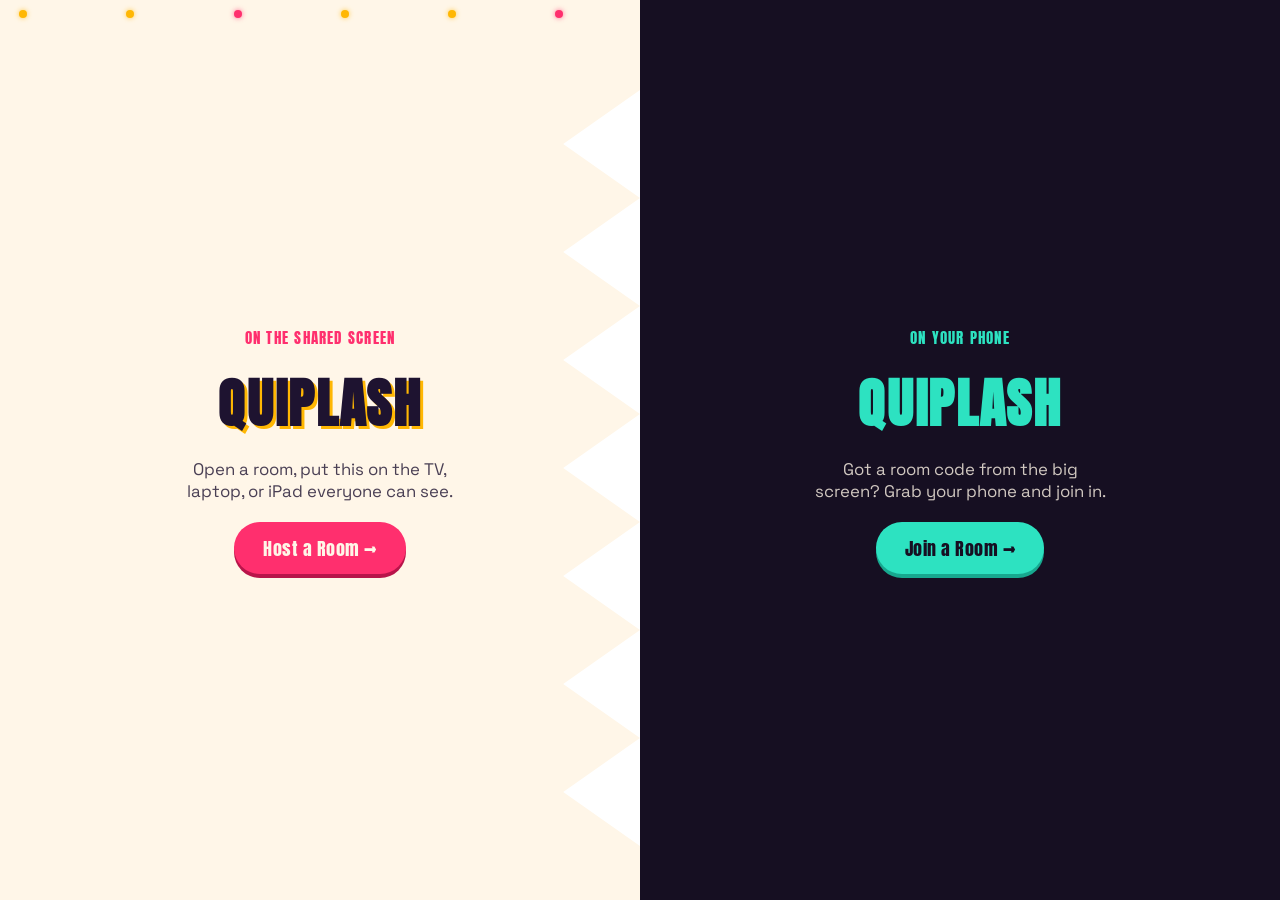
==== index.html @ bf2cad98 "Add single-entry landing page routing to host or player" ====
<!doctype html>
<html lang="en">
<head>
  <meta charset="UTF-8" />
  <meta name="viewport" content="width=device-width, initial-scale=1.0" />
  <title>Quiplash</title>
  <meta name="description" content="The comedy answer-battle party game. Host it on a shared screen, play from your phone." />
  <link rel="stylesheet" href="tokens.css" />
  <link rel="stylesheet" href="landing.css" />
</head>
<body>
  <main class="split" id="split">
    <a class="panel panel-host" href="host.html">
      <div class="marquee-border" aria-hidden="true">
        <span class="bulb"></span><span class="bulb"></span><span class="bulb"></span>
        <span class="bulb"></span><span class="bulb"></span><span class="bulb"></span>
      </div>
      <div class="panel-inner">
        <p class="eyebrow eyebrow-host">On the shared screen</p>
        <h1 class="wordmark wordmark-host">QUIPLASH</h1>
        <p class="tagline tagline-host">Open a room, put this on the TV, laptop, or iPad everyone can see.</p>
        <span class="cta cta-host">Host a Room &rarr;</span>
      </div>
    </a>

    <a class="panel panel-player" href="player.html">
      <div class="panel-inner">
        <p class="eyebrow eyebrow-player">On your phone</p>
        <h1 class="wordmark wordmark-player">quiplash</h1>
        <p class="tagline tagline-player">Got a room code from the big screen? Grab your phone and join in.</p>
        <span class="cta cta-player">Join a Room &rarr;</span>
      </div>
    </a>
  </main>

  <script type="module" src="js/landing.js"></script>
</body>
</html>
---- tokens.css ----
@import url("https://fonts.googleapis.com/css2?family=Anton&family=Space+Grotesk:wght@400;500;700&display=swap");

:root {
  --cream: #fff6e8;
  --ink: #1e1330;
  --pink: #ff2f6e;
  --gold: #ffb703;
  --teal: #2de2c1;
  --console: #160f22;

  --font-display: "Anton", sans-serif;
  --font-body: "Space Grotesk", -apple-system, BlinkMacSystemFont, "Segoe UI", Roboto, sans-serif;
}

* {
  box-sizing: border-box;
}

body {
  margin: 0;
  font-family: var(--font-body);
}

.visually-hidden {
  position: absolute;
  width: 1px;
  height: 1px;
  overflow: hidden;
  clip: rect(0, 0, 0, 0);
  white-space: nowrap;
}

@media (prefers-reduced-motion: reduce) {
  *, *::before, *::after {
    animation-duration: 0.01ms !important;
    animation-iteration-count: 1 !important;
    transition-duration: 0.01ms !important;
  }
}
---- landing.css ----
html, body {
  height: 100%;
}

body {
  overflow: hidden;
}

.split {
  display: flex;
  min-height: 100vh;
  min-height: 100dvh;
}

.panel {
  position: relative;
  flex: 1;
  display: flex;
  align-items: center;
  justify-content: center;
  padding: 3rem 2rem;
  text-decoration: none;
  color: inherit;
  overflow: hidden;
  transition: flex-grow 0.25s ease;
}

.panel:hover,
.panel:focus-visible {
  flex-grow: 1.12;
}

.panel:focus-visible {
  outline: 3px solid var(--gold);
  outline-offset: -6px;
}

.panel-inner {
  max-width: 30ch;
  text-align: center;
  display: flex;
  flex-direction: column;
  align-items: center;
  gap: 0.85rem;
}

/* --- Host panel: bright marquee stage --- */
.panel-host {
  background: var(--cream);
  color: var(--ink);
  clip-path: polygon(
    0 0, 100% 0,
    100% 10%, 88% 16%,
    100% 22%, 88% 28%,
    100% 34%, 88% 40%,
    100% 46%, 88% 52%,
    100% 58%, 88% 64%,
    100% 70%, 88% 76%,
    100% 82%, 88% 88%,
    100% 94%, 100% 100%,
    0 100%
  );
}

.marquee-border {
  position: absolute;
  top: 0.6rem;
  left: 1.2rem;
  right: 12%;
  display: flex;
  justify-content: space-between;
  pointer-events: none;
}

.bulb {
  width: 8px;
  height: 8px;
  border-radius: 50%;
  background: var(--gold);
  box-shadow: 0 0 5px rgba(255, 183, 3, 0.7);
  animation: chase 1.6s ease-in-out infinite;
}

.bulb:nth-child(3n) { background: var(--pink); box-shadow: 0 0 5px rgba(255, 47, 110, 0.7); }

@keyframes chase {
  0%, 100% { opacity: 0.35; transform: scale(0.85); }
  50% { opacity: 1; transform: scale(1.1); }
}

.eyebrow-host { color: var(--pink); }

.wordmark-host {
  font-family: var(--font-display);
  font-size: clamp(2.2rem, 6vw, 3.4rem);
  letter-spacing: 0.03em;
  margin: 0;
  text-shadow: 3px 3px 0 var(--gold);
}

.cta-host {
  background: var(--pink);
  color: var(--cream);
  box-shadow: 0 4px 0 #b8144a;
}

/* --- Player panel: dark buzzer console --- */
.panel-player {
  background: var(--console);
  color: var(--cream);
}

.eyebrow-player { color: var(--teal); }

.wordmark-player {
  font-family: var(--font-display);
  font-size: clamp(2.2rem, 6vw, 3.4rem);
  letter-spacing: 0.03em;
  margin: 0;
  text-transform: uppercase;
  color: var(--teal);
}

.cta-player {
  background: var(--teal);
  color: var(--console);
  box-shadow: 0 4px 0 #17a88f;
}

/* --- Shared eyebrow / tagline / cta shapes --- */
.eyebrow {
  font-family: var(--font-display);
  letter-spacing: 0.08em;
  font-size: 0.95rem;
  margin: 0;
  text-transform: uppercase;
}

.tagline {
  font-family: var(--font-body);
  font-size: 1.05rem;
  opacity: 0.8;
  margin: 0;
}

.cta {
  font-family: var(--font-display);
  font-size: 1.1rem;
  letter-spacing: 0.03em;
  border-radius: 999px;
  padding: 0.8rem 1.8rem;
  margin-top: 0.4rem;
}

/* --- Stack vertically on narrow / phone-shaped viewports --- */
@media (max-width: 720px) {
  .split {
    flex-direction: column;
  }

  .panel-host {
    clip-path: polygon(
      0 0, 100% 0, 100% 100%,
      94% 88%, 88% 100%,
      82% 88%, 76% 100%,
      70% 88%, 64% 100%,
      58% 88%, 52% 100%,
      46% 88%, 40% 100%,
      34% 88%, 28% 100%,
      22% 88%, 16% 100%,
      10% 88%, 0 100%
    );
  }

  .panel:hover,
  .panel:focus-visible {
    flex-grow: 1.06;
  }

  .marquee-border {
    right: 1.2rem;
  }
}

@media (prefers-reduced-motion: reduce) {
  .panel { transition: none; }
}
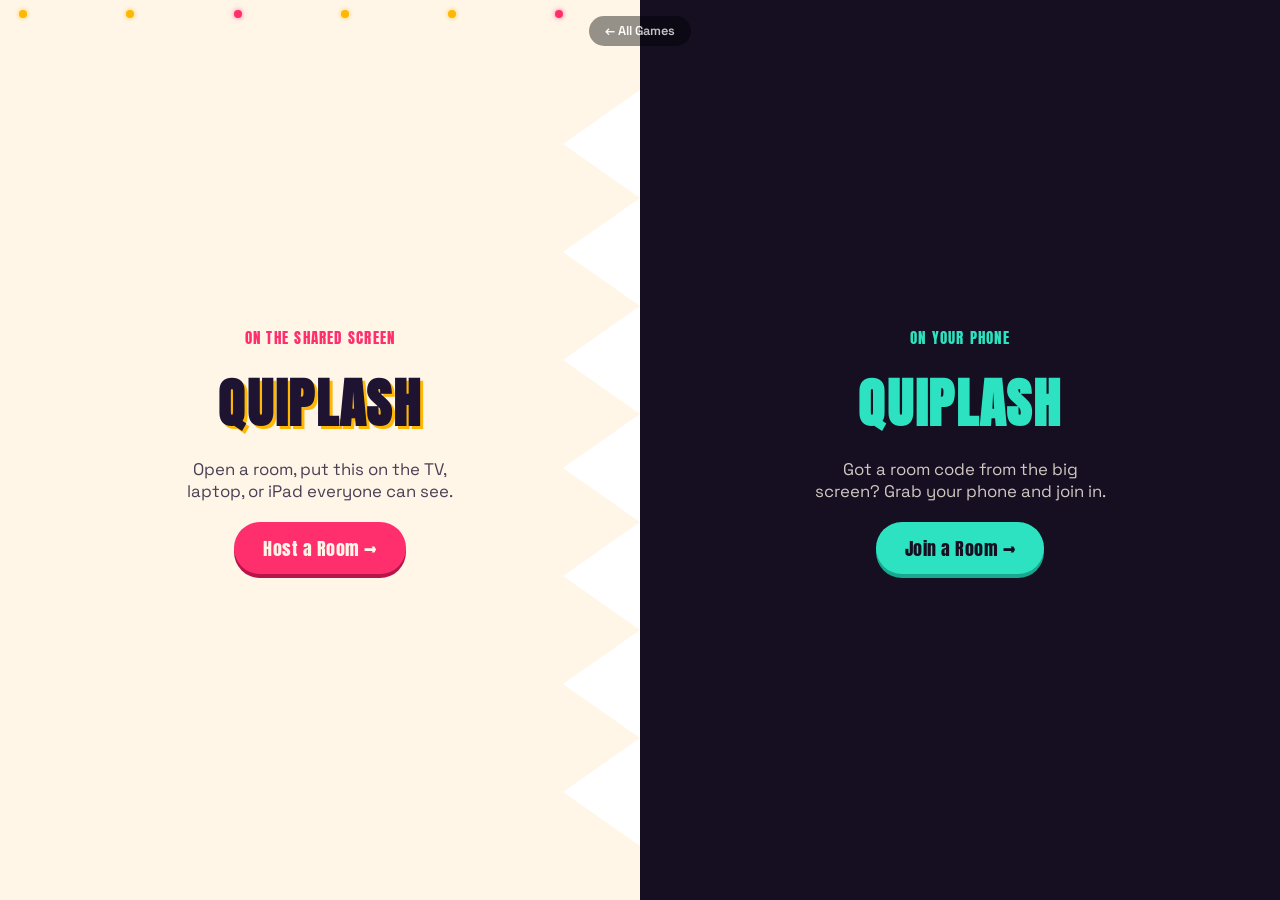
==== commit 85dfef93: "Delete room when host leaves; add Back to Home link Rooms are one-time use — the host leaving now de" ====
--- a/index.html
+++ b/index.html
@@ -9,6 +9,7 @@
   <link rel="stylesheet" href="landing.css" />
 </head>
 <body>
+  <a class="back-home-pill" href="https://prapachaiuea.github.io/party-games/">&larr; All Games</a>
   <main class="split" id="split">
     <a class="panel panel-host" href="host.html">
       <div class="marquee-border" aria-hidden="true">
--- a/landing.css
+++ b/landing.css
@@ -10,6 +10,28 @@
   display: flex;
   min-height: 100vh;
   min-height: 100dvh;
+}
+
+.back-home-pill {
+  position: fixed;
+  top: 1rem;
+  left: 50%;
+  transform: translateX(-50%);
+  z-index: 5;
+  font-family: var(--font-body);
+  font-size: 0.8rem;
+  font-weight: 600;
+  padding: 0.4rem 1rem;
+  border-radius: 999px;
+  background: rgba(0, 0, 0, 0.55);
+  color: #fff;
+  text-decoration: none;
+  opacity: 0.75;
+}
+
+.back-home-pill:hover {
+  opacity: 1;
+  color: var(--gold);
 }
 
 .panel {
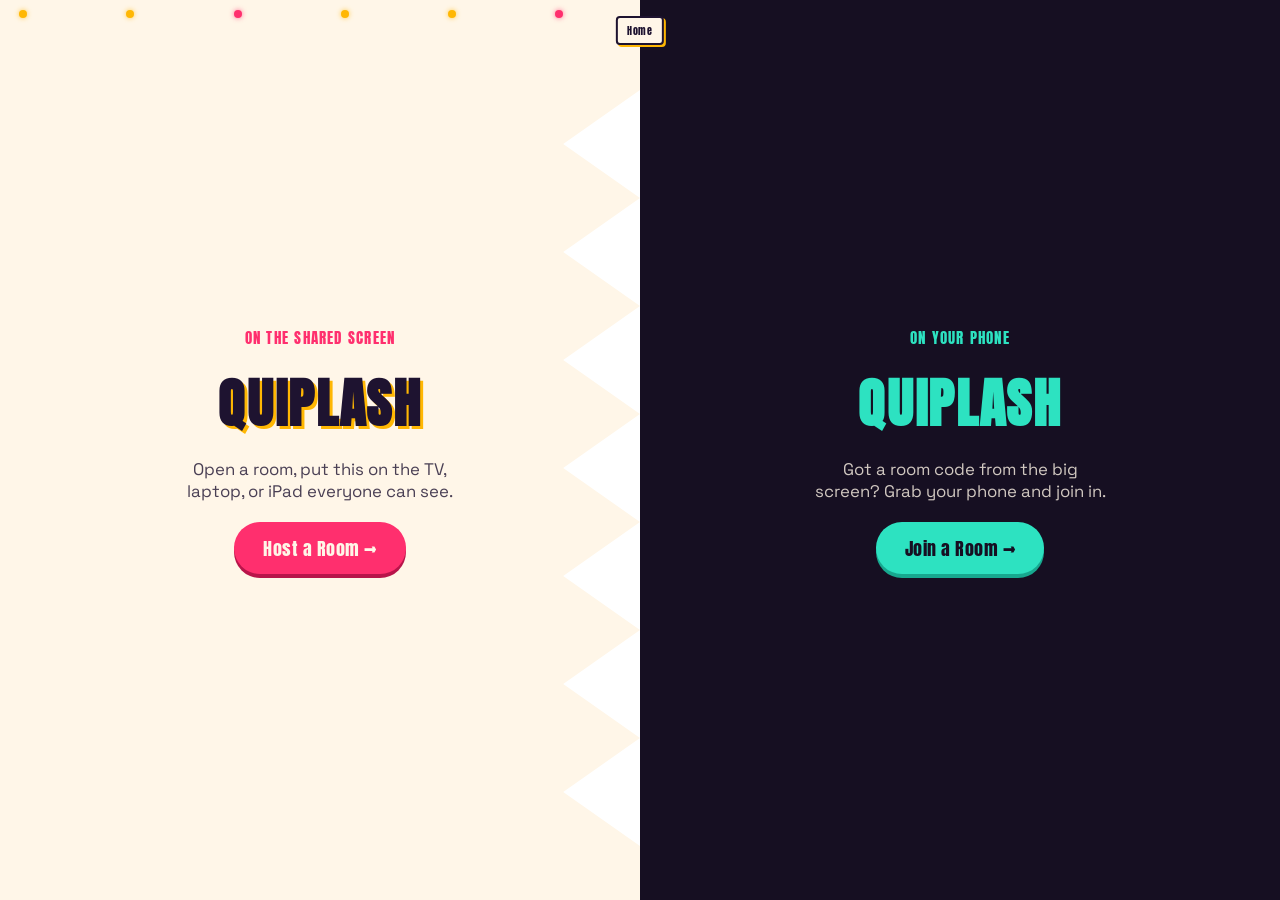
==== commit b6b81316: "Redesign Menu / Home / Leave as marquee ticket chips Replaces the plain text links with bold Anton-c" ====
--- a/index.html
+++ b/index.html
@@ -9,7 +9,7 @@
   <link rel="stylesheet" href="landing.css" />
 </head>
 <body>
-  <a class="back-home-pill" href="https://prapachaiuea.github.io/party-games/">&larr; All Games</a>
+  <a class="back-home-pill" href="https://prapachaiuea.github.io/party-games/">Home</a>
   <main class="split" id="split">
     <a class="panel panel-host" href="host.html">
       <div class="marquee-border" aria-hidden="true">
--- a/landing.css
+++ b/landing.css
@@ -18,20 +18,24 @@
   left: 50%;
   transform: translateX(-50%);
   z-index: 5;
-  font-family: var(--font-body);
-  font-size: 0.8rem;
-  font-weight: 600;
-  padding: 0.4rem 1rem;
-  border-radius: 999px;
-  background: rgba(0, 0, 0, 0.55);
-  color: #fff;
+  display: inline-flex;
+  align-items: center;
+  font-family: var(--font-display);
+  font-size: 0.65rem;
+  letter-spacing: 0.05em;
+  padding: 0.32rem 0.6rem;
+  color: var(--ink);
+  background: var(--cream);
+  border: 2px solid var(--ink);
+  border-radius: 4px;
+  box-shadow: 2px 2px 0 var(--gold);
   text-decoration: none;
-  opacity: 0.75;
+  transition: transform 0.1s ease, box-shadow 0.1s ease;
 }
 
 .back-home-pill:hover {
-  opacity: 1;
-  color: var(--gold);
+  transform: translate(-50%, -1px);
+  box-shadow: 3px 3px 0 var(--gold);
 }
 
 .panel {
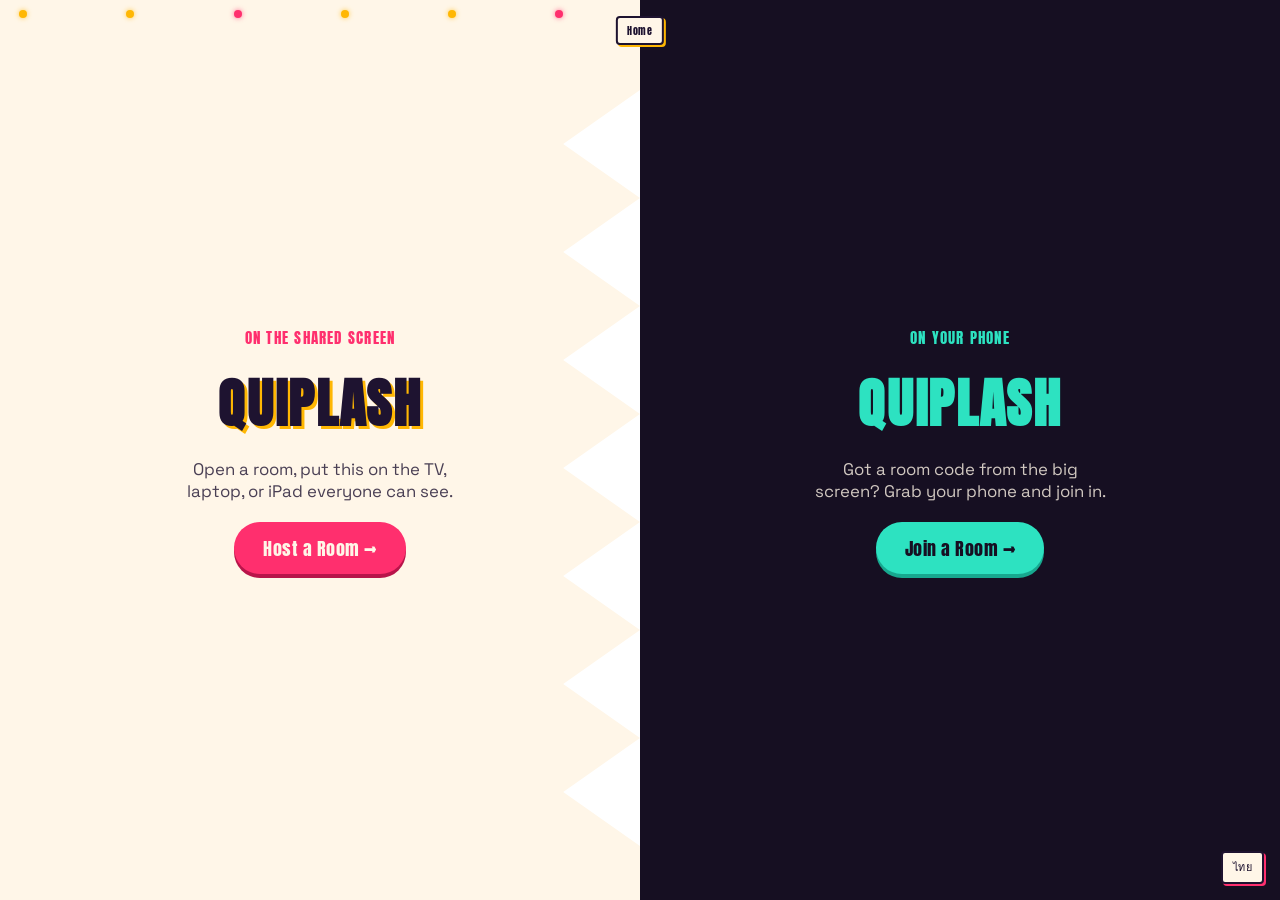
==== commit e1b48fae: "Add Thai/English language toggle covering all UI text A floating toggle (bottom-right, present on ev" ====
--- a/index.html
+++ b/index.html
@@ -9,7 +9,7 @@
   <link rel="stylesheet" href="landing.css" />
 </head>
 <body>
-  <a class="back-home-pill" href="https://prapachaiuea.github.io/party-games/">Home</a>
+  <a class="back-home-pill" href="https://prapachaiuea.github.io/party-games/" data-i18n="nav.home">Home</a>
   <main class="split" id="split">
     <a class="panel panel-host" href="host.html">
       <div class="marquee-border" aria-hidden="true">
@@ -17,19 +17,19 @@
         <span class="bulb"></span><span class="bulb"></span><span class="bulb"></span>
       </div>
       <div class="panel-inner">
-        <p class="eyebrow eyebrow-host">On the shared screen</p>
+        <p class="eyebrow eyebrow-host" data-i18n="landing.eyebrowHost">On the shared screen</p>
         <h1 class="wordmark wordmark-host">QUIPLASH</h1>
-        <p class="tagline tagline-host">Open a room, put this on the TV, laptop, or iPad everyone can see.</p>
-        <span class="cta cta-host">Host a Room &rarr;</span>
+        <p class="tagline tagline-host" data-i18n="landing.taglineHost">Open a room, put this on the TV, laptop, or iPad everyone can see.</p>
+        <span class="cta cta-host" data-i18n="landing.ctaHost">Host a Room &rarr;</span>
       </div>
     </a>
 
     <a class="panel panel-player" href="player.html">
       <div class="panel-inner">
-        <p class="eyebrow eyebrow-player">On your phone</p>
+        <p class="eyebrow eyebrow-player" data-i18n="landing.eyebrowPlayer">On your phone</p>
         <h1 class="wordmark wordmark-player">quiplash</h1>
-        <p class="tagline tagline-player">Got a room code from the big screen? Grab your phone and join in.</p>
-        <span class="cta cta-player">Join a Room &rarr;</span>
+        <p class="tagline tagline-player" data-i18n="landing.taglinePlayer">Got a room code from the big screen? Grab your phone and join in.</p>
+        <span class="cta cta-player" data-i18n="landing.ctaPlayer">Join a Room &rarr;</span>
       </div>
     </a>
   </main>
--- a/tokens.css
+++ b/tokens.css
@@ -37,3 +37,32 @@
     transition-duration: 0.01ms !important;
   }
 }
+
+/* Language toggle — present on every page, floating so it's reachable no matter the phase. */
+.lang-toggle {
+  position: fixed;
+  bottom: 1rem;
+  right: 1rem;
+  z-index: 50;
+  font-family: var(--font-display);
+  font-size: 0.68rem;
+  letter-spacing: 0.05em;
+  color: var(--ink);
+  background: var(--cream);
+  border: 2px solid var(--ink);
+  border-radius: 4px;
+  padding: 0.35rem 0.6rem;
+  cursor: pointer;
+  box-shadow: 2px 2px 0 var(--pink);
+  transition: transform 0.1s ease, box-shadow 0.1s ease;
+}
+
+.lang-toggle:hover {
+  transform: translate(-1px, -1px);
+  box-shadow: 3px 3px 0 var(--pink);
+}
+
+.lang-toggle:active {
+  transform: translate(1px, 1px);
+  box-shadow: 1px 1px 0 var(--pink);
+}
